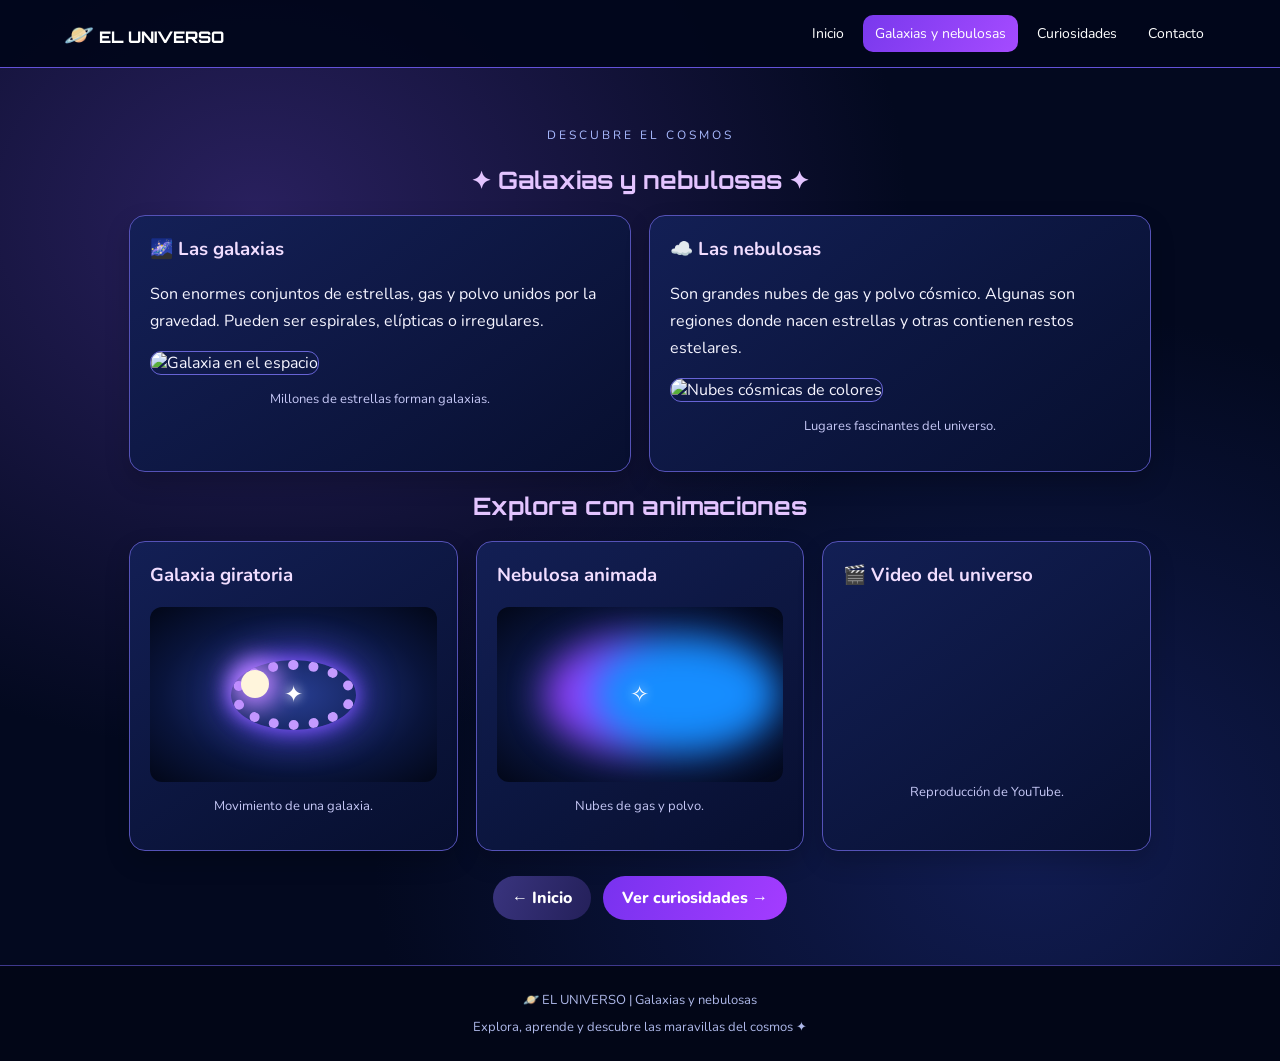
==== contenido.html @ 12d66764 "Add files via upload" ====
<!DOCTYPE html>
<html lang="es">
<head>
 <meta charset="UTF-8">
 <meta name="viewport" content="width=device-width, initial-scale=1.0">
 <title>El Universo | Galaxias y nebulosas</title>
 <link rel="stylesheet" href="estilos.css">
</head>
<body>

<header>
 <a href="index.html" class="brand"><span>🪐</span> EL UNIVERSO</a>
 <nav>
  <a href="index.html">Inicio</a>
  <a href="contenido.html" class="active">Galaxias y nebulosas</a>
  <a href="informacion.html">Curiosidades</a>
  <a href="contacto.html">Contacto</a>
 </nav>
</header>

<main>
<section class="page">

 <p class="etiqueta centrado">DESCUBRE EL COSMOS</p>
 <h2>✦ Galaxias y nebulosas ✦</h2>

 <div class="grid">

  <article class="tarjeta">
   <h3>🌌 Las galaxias</h3>
   <p>
    Son enormes conjuntos de estrellas, gas y polvo unidos por la
    gravedad. Pueden ser espirales, elípticas o irregulares.
   </p>

   <img src="imagenes/galaxia.jpg" alt="Galaxia en el espacio">

   <p class="nota">Millones de estrellas forman galaxias.</p>
  </article>

  <article class="tarjeta">
   <h3>☁️ Las nebulosas</h3>
   <p>
    Son grandes nubes de gas y polvo cósmico. Algunas son regiones
    donde nacen estrellas y otras contienen restos estelares.
   </p>

   <img src="imagenes/nebulosa.jpg" alt="Nubes cósmicas de colores">

   <p class="nota">Lugares fascinantes del universo.</p>
  </article>

 </div>

 <h2>Explora con animaciones</h2>

 <div class="grid grid3">

  <article class="tarjeta">
   <h3>Galaxia giratoria</h3>

   <div class="animacion">
    <div class="galaxia"></div>
    <span class="estrellas">✦</span>
   </div>

   <p class="nota">Movimiento de una galaxia.</p>
  </article>

  <article class="tarjeta">
   <h3>Nebulosa animada</h3>

   <div class="animacion">
    <div class="nube"></div>
    <span class="estrellas">✧</span>
   </div>

   <p class="nota">Nubes de gas y polvo.</p>
  </article>

  <article class="tarjeta">
   <h3>🎬 Video del universo</h3>

   <iframe
    class="video"
    src="https://www.youtube-nocookie.com/embed/Qj4L0ScHXkI"
    title="Video sobre el universo"
    loading="lazy"
    allow="accelerometer; autoplay; clipboard-write; encrypted-media; gyroscope; picture-in-picture; web-share"
    referrerpolicy="strict-origin-when-cross-origin"
    allowfullscreen>
   </iframe>

   <p class="nota">Reproducción de YouTube.</p>
  </article>

 </div>

 <div class="botones">
  <a class="boton secundario" href="index.html">← Inicio</a>
  <a class="boton" href="informacion.html">Ver curiosidades →</a>
 </div>

</section>
</main>

<footer>
 <p>🪐 EL UNIVERSO | Galaxias y nebulosas</p>
 <p>Explora, aprende y descubre las maravillas del cosmos ✦</p>
</footer>

</body>
</html>
---- estilos.css ----
@import url('https://fonts.googleapis.com/css2?family=Nunito:wght@400;600;700;800&family=Orbitron:wght@500;700;800&display=swap');

* {
 box-sizing: border-box;
}

body {
 margin: 0;
 font-family: Nunito, sans-serif;
 color: #f5f4ff;
 background:
 radial-gradient(ellipse at 20% 20%, #29205e, transparent 45%),
 radial-gradient(ellipse at 80% 80%, #111c51, transparent 45%),
 #03091f;
 min-height: 100vh;
}

header {
 position: sticky;
 top: 0;
 z-index: 10;
 display: flex;
 justify-content: space-between;
 align-items: center;
 flex-wrap: wrap;
 gap: 12px;
 padding: 15px 5%;
 background: #02071cf5;
 border-bottom: 1px solid #6352d9;
}

.brand {
 color: white;
 text-decoration: none;
 font-family: Orbitron, sans-serif;
 font-weight: 800;
}

.brand span {
 color: #bca7ff;
 font-size: 24px;
}

nav {
 display: flex;
 gap: 7px;
 flex-wrap: wrap;
}

nav a {
 color: white;
 text-decoration: none;
 padding: 9px 12px;
 border-radius: 10px;
 font-size: 14px;
}

nav a:hover,
nav a.active {
 background: linear-gradient(120deg, #7939ed, #a54bff);
}

main {
 min-height: calc(100vh - 130px);
}

.page {
 max-width: 1150px;
 margin: auto;
 padding: 45px 5%;
 min-height: calc(100vh - 130px);
 animation: entrada .35s ease;
}

#inicio {
 display: flex;
 align-items: center;
 justify-content: center;
 text-align: center;
 max-width: none;
 min-height: calc(100vh - 70px);
 position: relative;
 overflow: hidden;
 background:
 radial-gradient(ellipse at 20% 50%, #48217b, transparent 40%),
 radial-gradient(ellipse at 80% 30%, #562078, transparent 40%);
}

.portada {
 max-width: 700px;
 position: relative;
 z-index: 1;
}

.etiqueta {
 color: #a9baff;
 letter-spacing: 3px;
 font-size: 12px;
}

h1, h2 {
 font-family: Orbitron, sans-serif;
}

h1 {
 font-size: clamp(40px, 8vw, 78px);
 margin: 15px 0;
 text-shadow: 0 0 20px #873aff;
}

h2 {
 color: #e3c4ff;
 text-align: center;
}

h3 {
 color: #f1ddff;
}

p, li {
 line-height: 1.7;
}

.portada p {
 color: #e5e9ff;
}

.planeta {
 position: absolute;
 font-size: 55px;
 animation: flotar 4s ease-in-out infinite;
}

.p1 {
 left: 7%;
 bottom: 12%;
}

.p2 {
 right: 8%;
 top: 12%;
 animation-delay: 1s;
}

.boton {
 display: inline-block;
 padding: 11px 19px;
 border: 0;
 border-radius: 25px;
 background: linear-gradient(110deg, #7832ef, #a43cff);
 color: white;
 font: inherit;
 font-weight: 800;
 text-decoration: none;
 cursor: pointer;
 transition: .2s;
}

.boton:hover {
 transform: translateY(-3px);
 box-shadow: 0 0 18px #984dff;
}

.secundario {
 background: linear-gradient(110deg, #39347e, #24205a);
}

.grid {
 display: grid;
 grid-template-columns: repeat(2, minmax(0, 1fr));
 gap: 18px;
}

.grid3 {
 grid-template-columns: repeat(3, minmax(0, 1fr));
}

.tarjeta {
 background: linear-gradient(145deg, #132057ee, #070f2fee);
 border: 1px solid #5552b7;
 border-radius: 16px;
 padding: 20px;
 min-width: 0;
 box-shadow: 0 10px 25px #0003;
}

.tarjeta h3 {
 margin-top: 0;
}

.tarjeta img {
 width: 100%;
 height: 190px;
 object-fit: cover;
 border-radius: 11px;
 border: 1px solid #6763d5;
}

.nota {
 text-align: center;
 color: #c5c7f5;
 font-size: 13px;
}

.animacion {
 height: 175px;
 display: grid;
 place-items: center;
 position: relative;
 overflow: hidden;
 border-radius: 12px;
 background: radial-gradient(ellipse, #273d91, #09143b 65%, #020718);
}

.galaxia {
 width: 125px;
 height: 70px;
 border: 10px dotted #c49aff;
 border-radius: 50%;
 box-shadow: 0 0 20px #885dff, 0 0 40px #5137d9;
 animation: girar 9s linear infinite;
}

.galaxia:after {
 content: "";
 position: absolute;
 width: 28px;
 height: 28px;
 border-radius: 50%;
 background: #fff5dc;
 box-shadow: 0 0 25px 10px #bc83ff;
}

.nube {
 position: absolute;
 width: 65%;
 height: 65%;
 border-radius: 50%;
 filter: blur(18px);
 background: #943eff;
 animation: mover 5s ease-in-out infinite alternate;
}

.nube:after {
 content: "";
 position: absolute;
 width: 100%;
 height: 100%;
 left: 45px;
 background: #168dff;
 border-radius: 50%;
}

.estrellas {
 position: absolute;
 color: white;
 font-size: 23px;
 text-shadow: 0 0 12px white;
}

.video {
 width: 100%;
 aspect-ratio: 16/9;
 display: block;
 border: 0;
 border-radius: 12px;
}

.diferencias {
 display: grid;
 grid-template-columns: 1fr 1fr;
}

.diferencias div {
 padding: 12px;
 border: 1px solid #454d9b;
}

.diferencias .titulo {
 background: #292d81;
 font-weight: bold;
}

.galeria {
 display: grid;
 grid-template-columns: repeat(4, minmax(0, 1fr));
 gap: 12px;
}

.galeria figure {
 margin: 0;
}

.galeria img {
 height: 110px;
}

.galeria figcaption {
 text-align: center;
 font-size: 13px;
 padding: 6px;
}

.botones {
 display: flex;
 justify-content: center;
 flex-wrap: wrap;
 gap: 12px;
 margin-top: 25px;
}

.contacto {
 display: grid;
 grid-template-columns: 1fr 1fr;
 gap: 18px;
}

.formulario {
 display: flex;
 flex-direction: column;
 gap: 9px;
}

.formulario label {
 font-weight: bold;
}

.formulario input,
.formulario select,
.formulario textarea {
 width: 100%;
 padding: 11px;
 border-radius: 8px;
 border: 1px solid #9c9bf1;
 background: #e9eaff;
 color: #141b48;
 font: inherit;
}

.formulario textarea {
 resize: vertical;
}

#respuesta {
 color: #b6ffdf;
 text-align: center;
}

.centrado {
 text-align: center;
}

.separacion-superior {
 margin-top: 18px;
}

.emoji-grande {
 font-size: 75px;
 text-align: center;
}

footer {
 text-align: center;
 padding: 18px;
 background: #020617;
 border-top: 1px solid #3f398d;
 color: #aeb8e9;
 font-size: 13px;
}

footer p {
 margin: 5px;
}

@keyframes girar {
 to {
  transform: rotate(360deg);
 }
}

@keyframes flotar {
 50% {
  transform: translateY(-12px);
 }
}

@keyframes mover {
 from {
  transform: translate(-15px, -5px) scale(.9);
 }
 to {
  transform: translate(20px, 10px) scale(1.15);
 }
}

@keyframes entrada {
 from {
  opacity: 0;
  transform: translateY(7px);
 }
 to {
  opacity: 1;
  transform: translateY(0);
 }
}

@media(max-width:800px) {
 header {
  justify-content: center;
 }

 nav {
  justify-content: center;
 }

 .grid3 {
  grid-template-columns: 1fr 1fr;
 }

 .contacto {
  grid-template-columns: 1fr;
 }
}

@media(max-width:550px) {
 .page {
  padding: 30px 16px;
 }

 .grid,
 .grid3 {
  grid-template-columns: 1fr;
 }

 .galeria {
  grid-template-columns: 1fr 1fr;
 }

 .planeta {
  font-size: 38px;
 }

 .p1 {
  left: 2%;
 }

 .p2 {
  right: 2%;
 }

 .tarjeta {
  padding: 16px;
 }

 nav a {
  font-size: 13px;
  padding: 8px;
 }
}
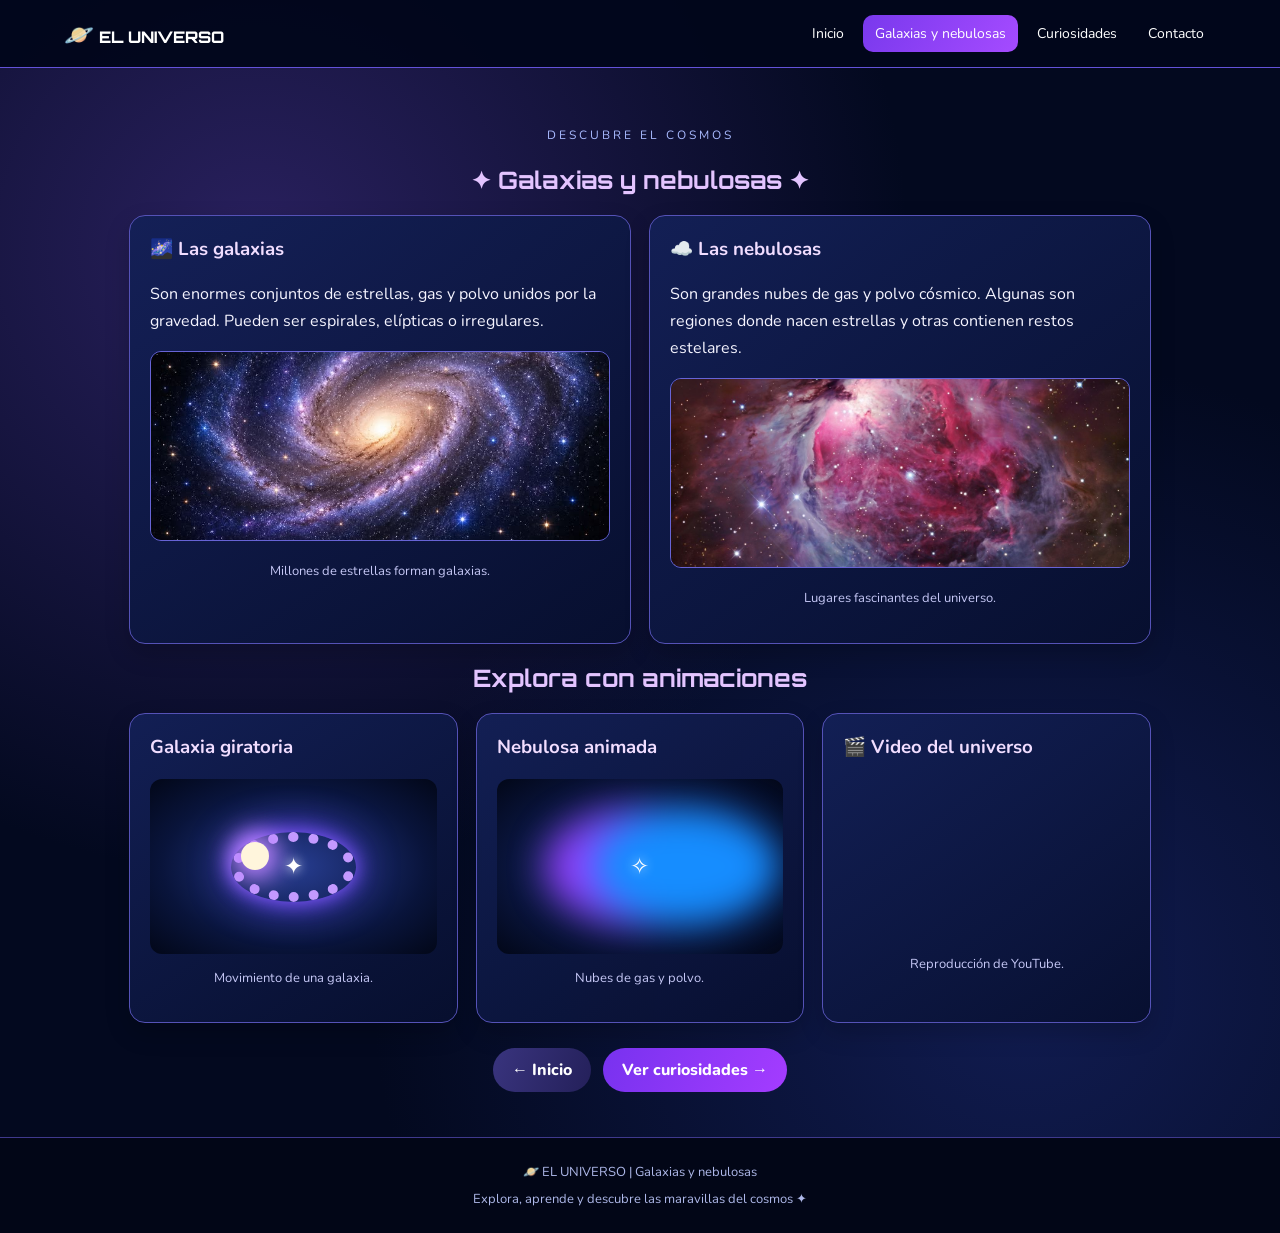
==== commit a7d3e28d: "Update contenido.html" ====
--- a/contenido.html
+++ b/contenido.html
@@ -34,7 +34,7 @@
     gravedad. Pueden ser espirales, elípticas o irregulares.
    </p>
 
-   <img src="imagenes/galaxia.jpg" alt="Galaxia en el espacio">
+   <img src="galaxia.jpg" alt="Galaxia en el espacio">
 
    <p class="nota">Millones de estrellas forman galaxias.</p>
   </article>
@@ -46,7 +46,7 @@
     donde nacen estrellas y otras contienen restos estelares.
    </p>
 
-   <img src="imagenes/nebulosa.jpg" alt="Nubes cósmicas de colores">
+   <img src="nebulosa.jpg" alt="Nubes cósmicas de colores">
 
    <p class="nota">Lugares fascinantes del universo.</p>
   </article>
@@ -111,4 +111,4 @@
 </footer>
 
 </body>
-</html>+</html>
